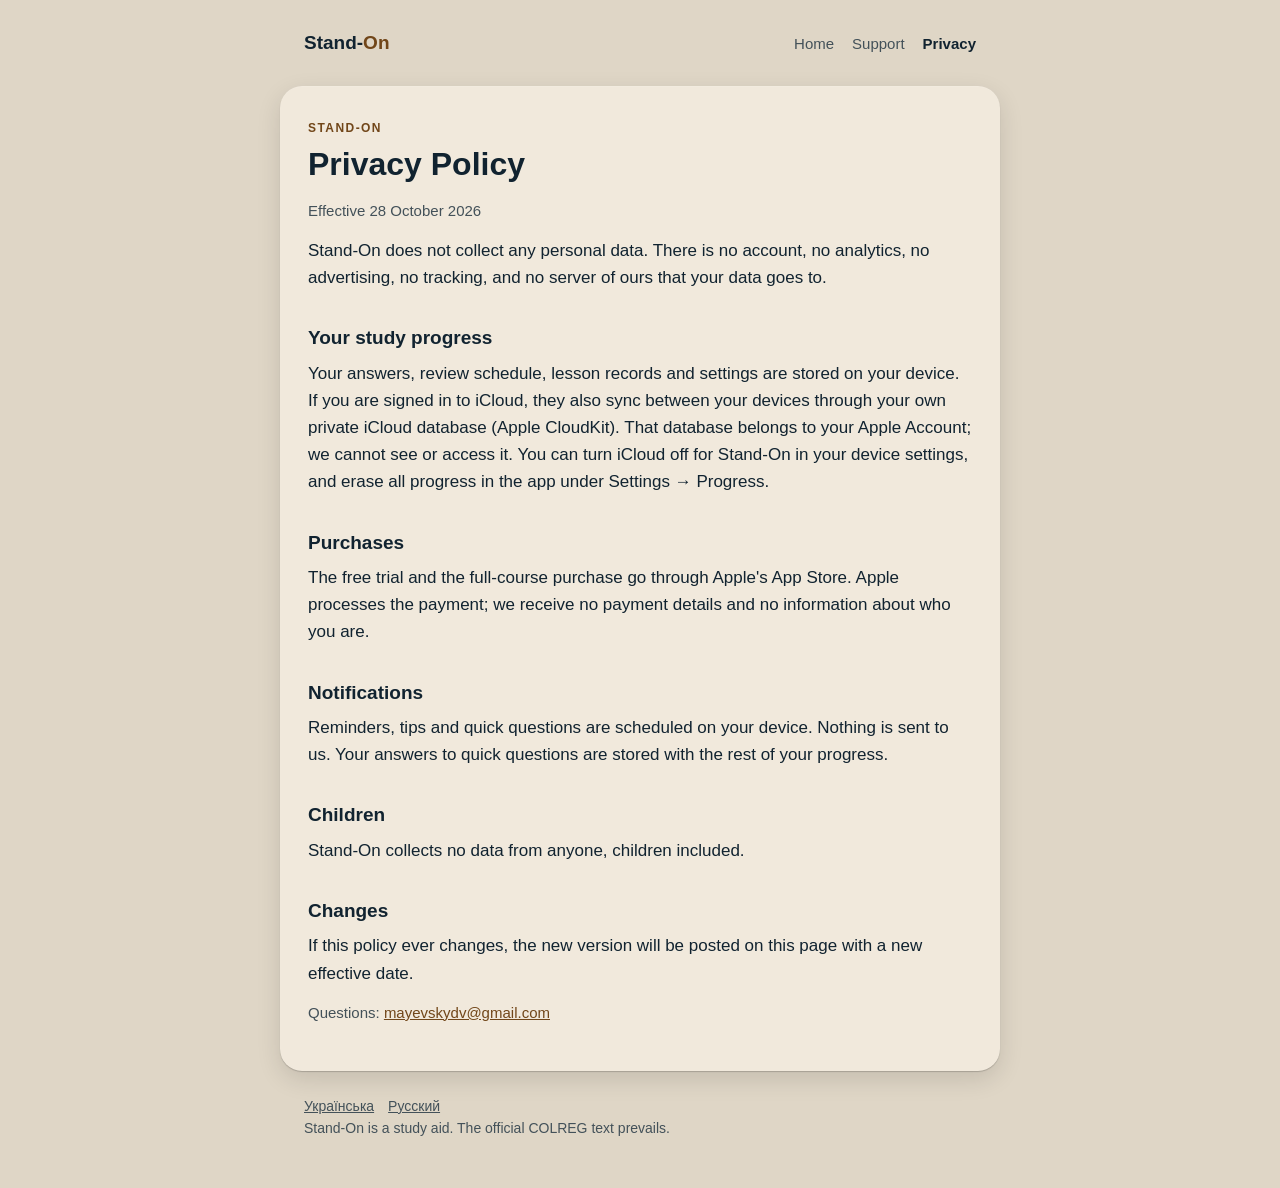
==== privacy/index.html @ 0a453576 "Stand-On support and privacy pages in English, Ukrainian and Russian Co-Authored-By: Claude Opus 5.5" ====
<!doctype html>
<html lang="en">
<head>
<meta charset="utf-8">
<meta name="viewport" content="width=device-width, initial-scale=1">
<title>Privacy Policy · Stand-On</title>
<link rel="stylesheet" href="../style.css">
<link rel="alternate" hreflang="en" href="https://racot86.github.io/standon-site/privacy/"><link rel="alternate" hreflang="uk" href="https://racot86.github.io/standon-site/uk/privacy/"><link rel="alternate" hreflang="ru" href="https://racot86.github.io/standon-site/ru/privacy/">
</head>
<body>
<header><a class="brand" href="../">Stand-<span>On</span></a><nav><a href="../">Home</a><a href="../support/">Support</a><a href="../privacy/" aria-current="page">Privacy</a></nav></header>
<main>
<p class="eyebrow">Stand-On</p>
<h1>Privacy Policy</h1>
<p class="muted">Effective 28 October 2026</p>
<p>Stand-On does not collect any personal data. There is no account, no analytics, no advertising, no tracking, and no server of ours that your data goes to.</p>
<h2>Your study progress</h2>
<p>Your answers, review schedule, lesson records and settings are stored on your device. If you are signed in to iCloud, they also sync between your devices through your own private iCloud database (Apple CloudKit). That database belongs to your Apple Account; we cannot see or access it. You can turn iCloud off for Stand-On in your device settings, and erase all progress in the app under Settings → Progress.</p>
<h2>Purchases</h2>
<p>The free trial and the full-course purchase go through Apple&#x27;s App Store. Apple processes the payment; we receive no payment details and no information about who you are.</p>
<h2>Notifications</h2>
<p>Reminders, tips and quick questions are scheduled on your device. Nothing is sent to us. Your answers to quick questions are stored with the rest of your progress.</p>
<h2>Children</h2>
<p>Stand-On collects no data from anyone, children included.</p>
<h2>Changes</h2>
<p>If this policy ever changes, the new version will be posted on this page with a new effective date.</p>
<p class="muted">Questions: <a href="mailto:mayevskydv@gmail.com">mayevskydv@gmail.com</a></p>
</main>
<footer><a href="../uk/privacy/" hreflang="uk">Українська</a><a href="../ru/privacy/" hreflang="ru">Русский</a><br>Stand-On is a study aid. The official COLREG text prevails.</footer>
</body>
</html>
---- style.css ----
:root { --page: #DFD6C6; --sheet: #F1E9DC; --ink: #112330; --muted: #435159; --brass: #714619; --line: #D3C5AE; color-scheme: light dark; }
@media (prefers-color-scheme: dark) { :root { --page: #070F16; --sheet: #11283A; --ink: #F2EFE8; --muted: #9AAEBA; --brass: #F2BC7E; --line: #284257; } }
* { box-sizing: border-box; }
body { margin: 0; background: var(--page); color: var(--ink); font: 17px/1.6 -apple-system, BlinkMacSystemFont, "Helvetica Neue", sans-serif; }
header, main, footer { max-width: 720px; margin: 0 auto; padding: 0 24px; }
header { display: flex; flex-wrap: wrap; align-items: baseline; justify-content: space-between; gap: 8px 24px; padding-top: 28px; }
.brand { font-weight: 600; font-size: 19px; color: var(--ink); text-decoration: none; }
.brand span { color: var(--brass); }
nav a { color: var(--muted); text-decoration: none; margin-left: 18px; font-size: 15px; }
nav a:first-child { margin-left: 0; }
nav a[aria-current] { color: var(--ink); font-weight: 600; }
main { margin-top: 28px; padding: 32px 28px; background: var(--sheet); border-radius: 22px; border-top: 1px solid rgba(255,255,255,.08);
       box-shadow: 0 1px 1px rgba(0,0,0,.18), 0 8px 24px rgba(0,0,0,.12); }
.eyebrow { color: var(--brass); font-size: 12px; font-weight: 600; letter-spacing: .12em; text-transform: uppercase; margin: 0 0 6px; }
h1 { font-size: 32px; line-height: 1.2; font-weight: 700; margin: 0 0 16px; }
h2 { font-size: 19px; margin: 32px 0 6px; }
p { margin: 0 0 14px; }
.muted { color: var(--muted); font-size: 15px; }
a { color: var(--brass); }
footer { padding: 24px 24px 48px; color: var(--muted); font-size: 14px; }
footer a { color: var(--muted); margin-right: 14px; }
@media (max-width: 600px) { main { margin: 20px 12px 0; padding: 24px 18px; } header { padding: 20px 16px 0; } h1 { font-size: 27px; } }
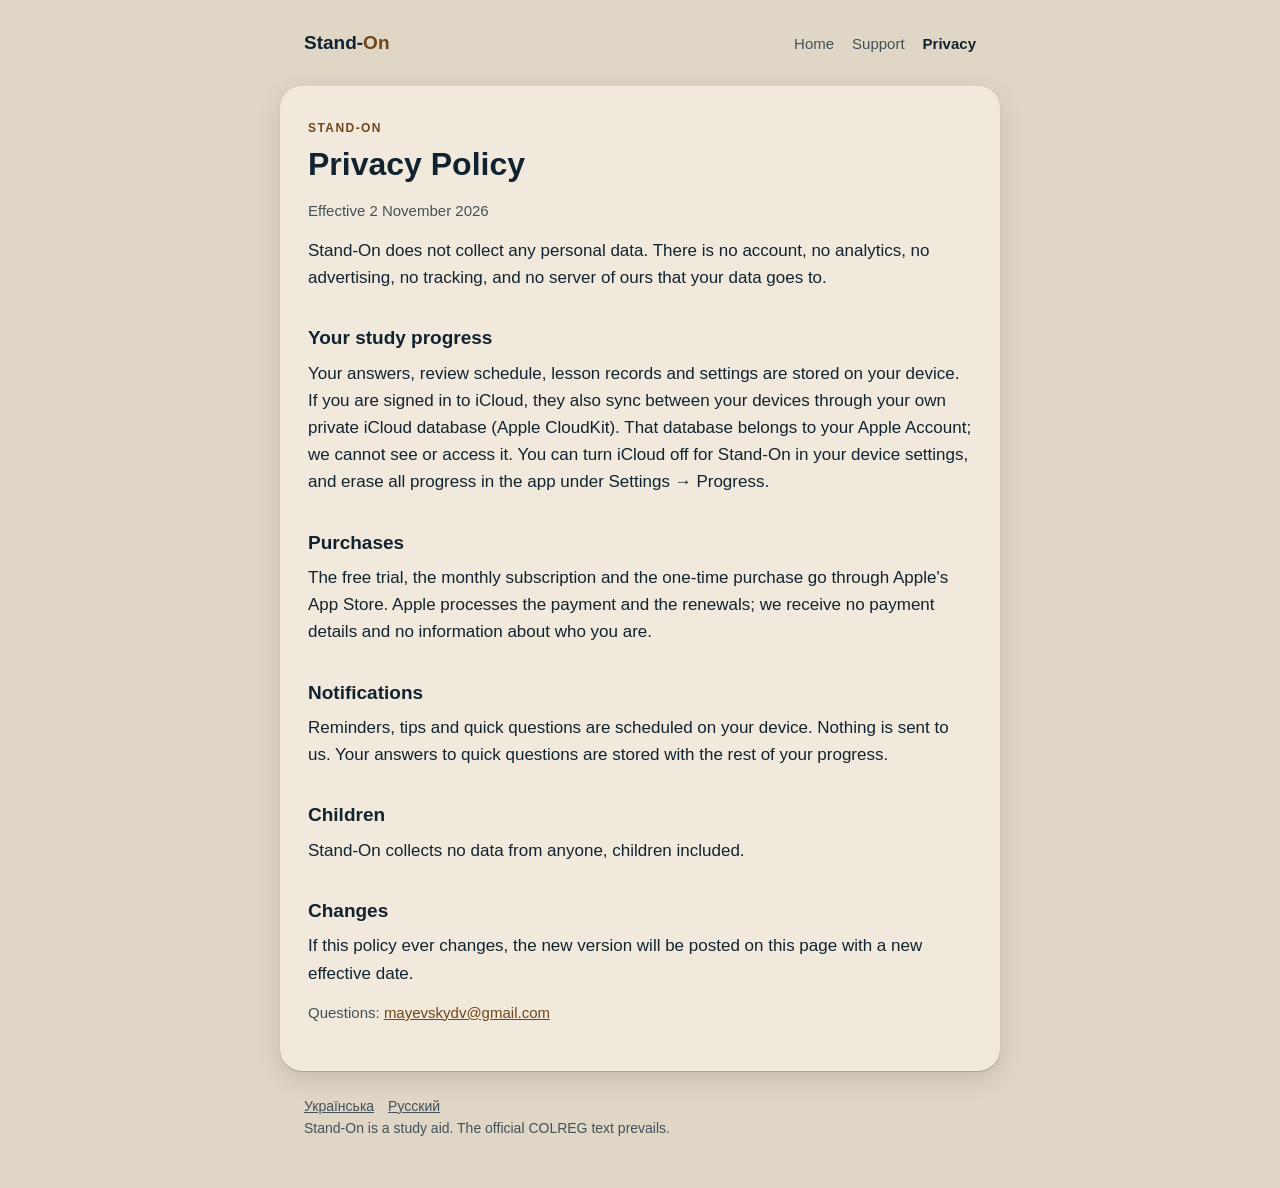
==== commit 11c813a8: "A free week, then monthly or once for good The home, support and privacy pages in English, Ukrainian" ====
--- a/privacy/index.html
+++ b/privacy/index.html
@@ -12,12 +12,12 @@
 <main>
 <p class="eyebrow">Stand-On</p>
 <h1>Privacy Policy</h1>
-<p class="muted">Effective 28 October 2026</p>
+<p class="muted">Effective 2 November 2026</p>
 <p>Stand-On does not collect any personal data. There is no account, no analytics, no advertising, no tracking, and no server of ours that your data goes to.</p>
 <h2>Your study progress</h2>
 <p>Your answers, review schedule, lesson records and settings are stored on your device. If you are signed in to iCloud, they also sync between your devices through your own private iCloud database (Apple CloudKit). That database belongs to your Apple Account; we cannot see or access it. You can turn iCloud off for Stand-On in your device settings, and erase all progress in the app under Settings → Progress.</p>
 <h2>Purchases</h2>
-<p>The free trial and the full-course purchase go through Apple&#x27;s App Store. Apple processes the payment; we receive no payment details and no information about who you are.</p>
+<p>The free trial, the monthly subscription and the one-time purchase go through Apple&#x27;s App Store. Apple processes the payment and the renewals; we receive no payment details and no information about who you are.</p>
 <h2>Notifications</h2>
 <p>Reminders, tips and quick questions are scheduled on your device. Nothing is sent to us. Your answers to quick questions are stored with the rest of your progress.</p>
 <h2>Children</h2>
--- a/style.css
+++ b/style.css
@@ -6,8 +6,8 @@
 header { display: flex; flex-wrap: wrap; align-items: baseline; justify-content: space-between; gap: 8px 24px; padding-top: 28px; }
 .brand { font-weight: 600; font-size: 19px; color: var(--ink); text-decoration: none; }
 .brand span { color: var(--brass); }
-nav a { color: var(--muted); text-decoration: none; margin-left: 18px; font-size: 15px; }
-nav a:first-child { margin-left: 0; }
+nav { display: flex; flex-wrap: wrap; gap: 4px 18px; }
+nav a { color: var(--muted); text-decoration: none; font-size: 15px; }
 nav a[aria-current] { color: var(--ink); font-weight: 600; }
 main { margin-top: 28px; padding: 32px 28px; background: var(--sheet); border-radius: 22px; border-top: 1px solid rgba(255,255,255,.08);
        box-shadow: 0 1px 1px rgba(0,0,0,.18), 0 8px 24px rgba(0,0,0,.12); }
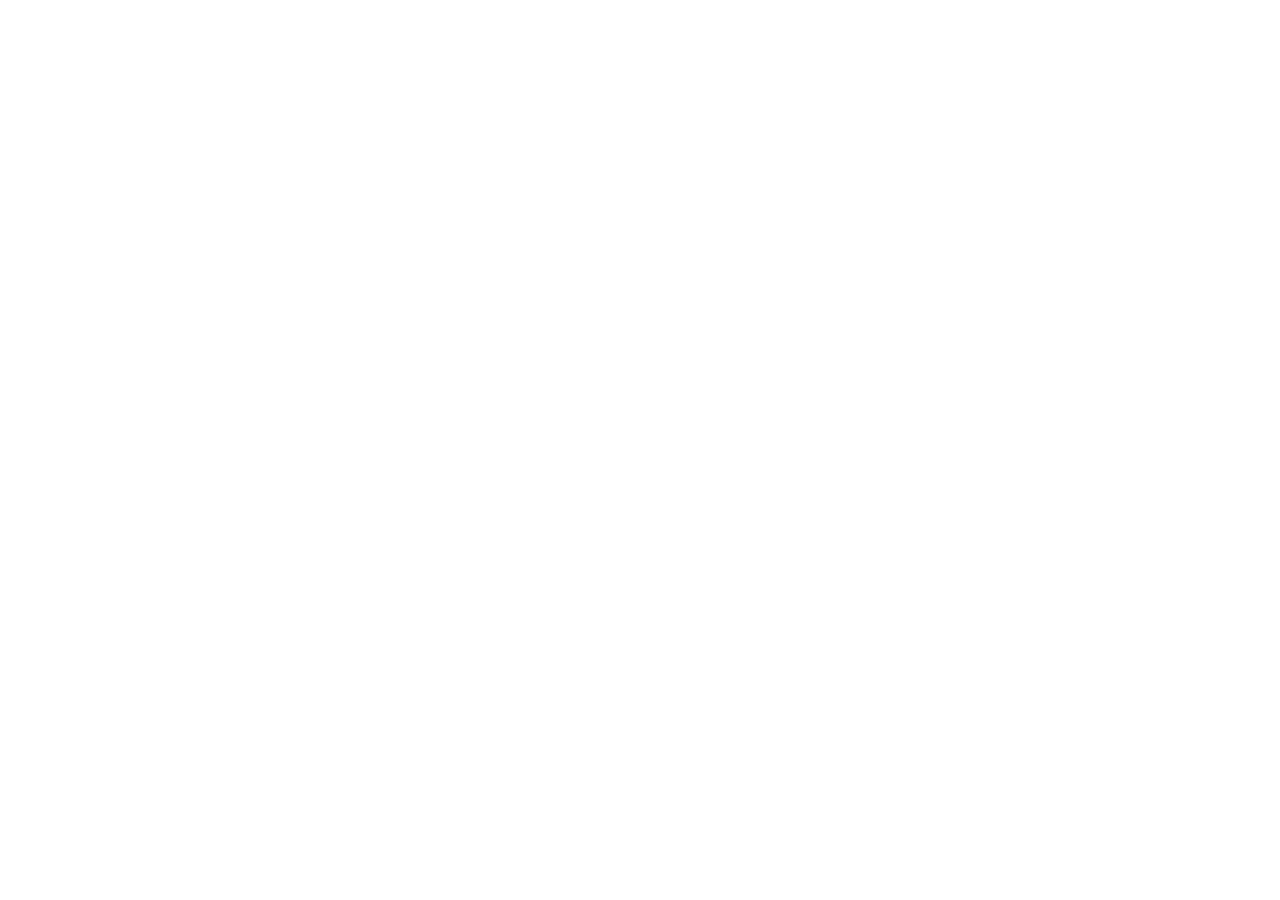
==== commit 7b6c222b: "The site has moved to colreg.navcraft.app Every page now redirects to the same page on the new site," ====
--- a/privacy/index.html
+++ b/privacy/index.html
@@ -3,29 +3,11 @@
 <head>
 <meta charset="utf-8">
 <meta name="viewport" content="width=device-width, initial-scale=1">
-<title>Privacy Policy · Stand-On</title>
-<link rel="stylesheet" href="../style.css">
-<link rel="alternate" hreflang="en" href="https://racot86.github.io/standon-site/privacy/"><link rel="alternate" hreflang="uk" href="https://racot86.github.io/standon-site/uk/privacy/"><link rel="alternate" hreflang="ru" href="https://racot86.github.io/standon-site/ru/privacy/">
+<title>NavCraft has moved</title>
+<link rel="canonical" href="https://colreg.navcraft.app/privacy/">
+<meta http-equiv="refresh" content="0; url=https://colreg.navcraft.app/privacy/">
 </head>
-<body>
-<header><a class="brand" href="../">Stand-<span>On</span></a><nav><a href="../">Home</a><a href="../support/">Support</a><a href="../privacy/" aria-current="page">Privacy</a></nav></header>
-<main>
-<p class="eyebrow">Stand-On</p>
-<h1>Privacy Policy</h1>
-<p class="muted">Effective 2 November 2026</p>
-<p>Stand-On does not collect any personal data. There is no account, no analytics, no advertising, no tracking, and no server of ours that your data goes to.</p>
-<h2>Your study progress</h2>
-<p>Your answers, review schedule, lesson records and settings are stored on your device. If you are signed in to iCloud, they also sync between your devices through your own private iCloud database (Apple CloudKit). That database belongs to your Apple Account; we cannot see or access it. You can turn iCloud off for Stand-On in your device settings, and erase all progress in the app under Settings → Progress.</p>
-<h2>Purchases</h2>
-<p>The free trial, the monthly subscription and the one-time purchase go through Apple&#x27;s App Store. Apple processes the payment and the renewals; we receive no payment details and no information about who you are.</p>
-<h2>Notifications</h2>
-<p>Reminders, tips and quick questions are scheduled on your device. Nothing is sent to us. Your answers to quick questions are stored with the rest of your progress.</p>
-<h2>Children</h2>
-<p>Stand-On collects no data from anyone, children included.</p>
-<h2>Changes</h2>
-<p>If this policy ever changes, the new version will be posted on this page with a new effective date.</p>
-<p class="muted">Questions: <a href="mailto:mayevskydv@gmail.com">mayevskydv@gmail.com</a></p>
-</main>
-<footer><a href="../uk/privacy/" hreflang="uk">Українська</a><a href="../ru/privacy/" hreflang="ru">Русский</a><br>Stand-On is a study aid. The official COLREG text prevails.</footer>
+<body style="font: 17px/1.5 -apple-system, system-ui, sans-serif; margin: 2rem 1rem;">
+<p>NavCraft’s site has moved to <a href="https://colreg.navcraft.app/privacy/">https://colreg.navcraft.app/privacy/</a></p>
 </body>
 </html>
